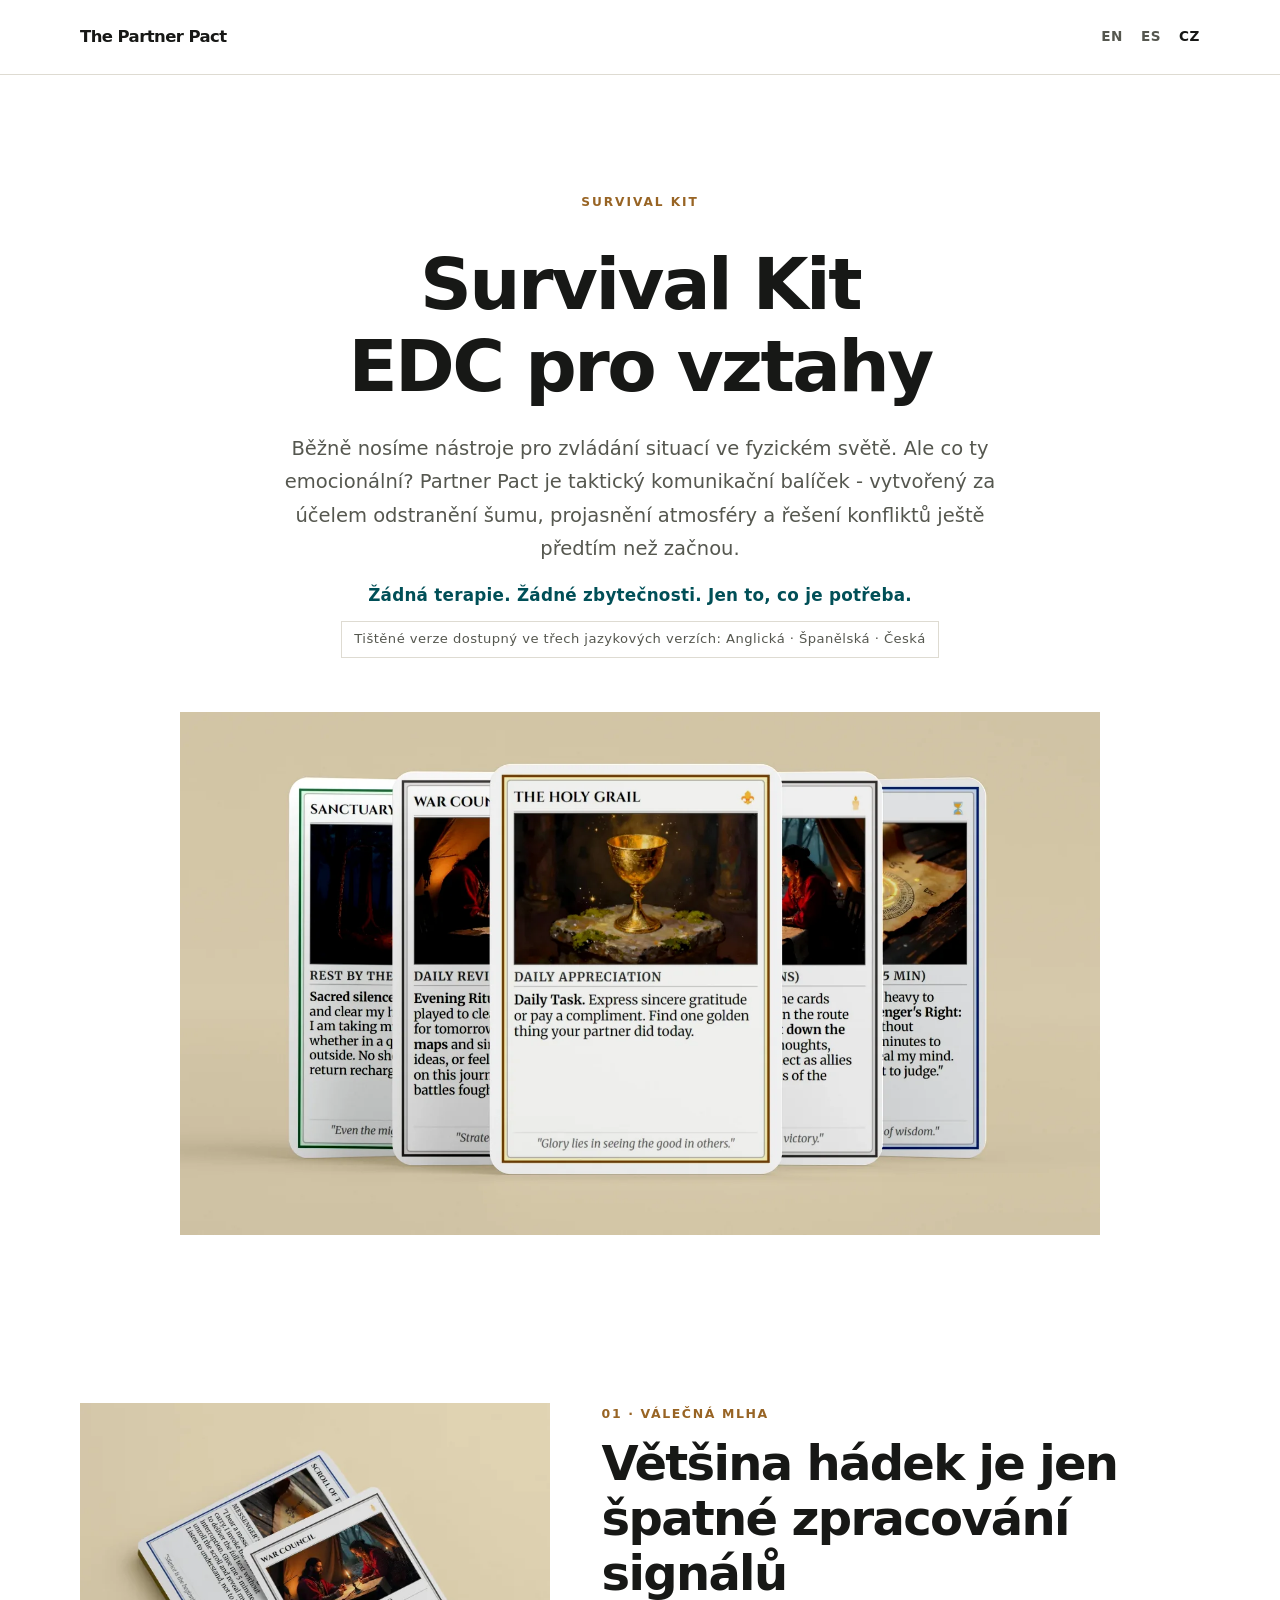
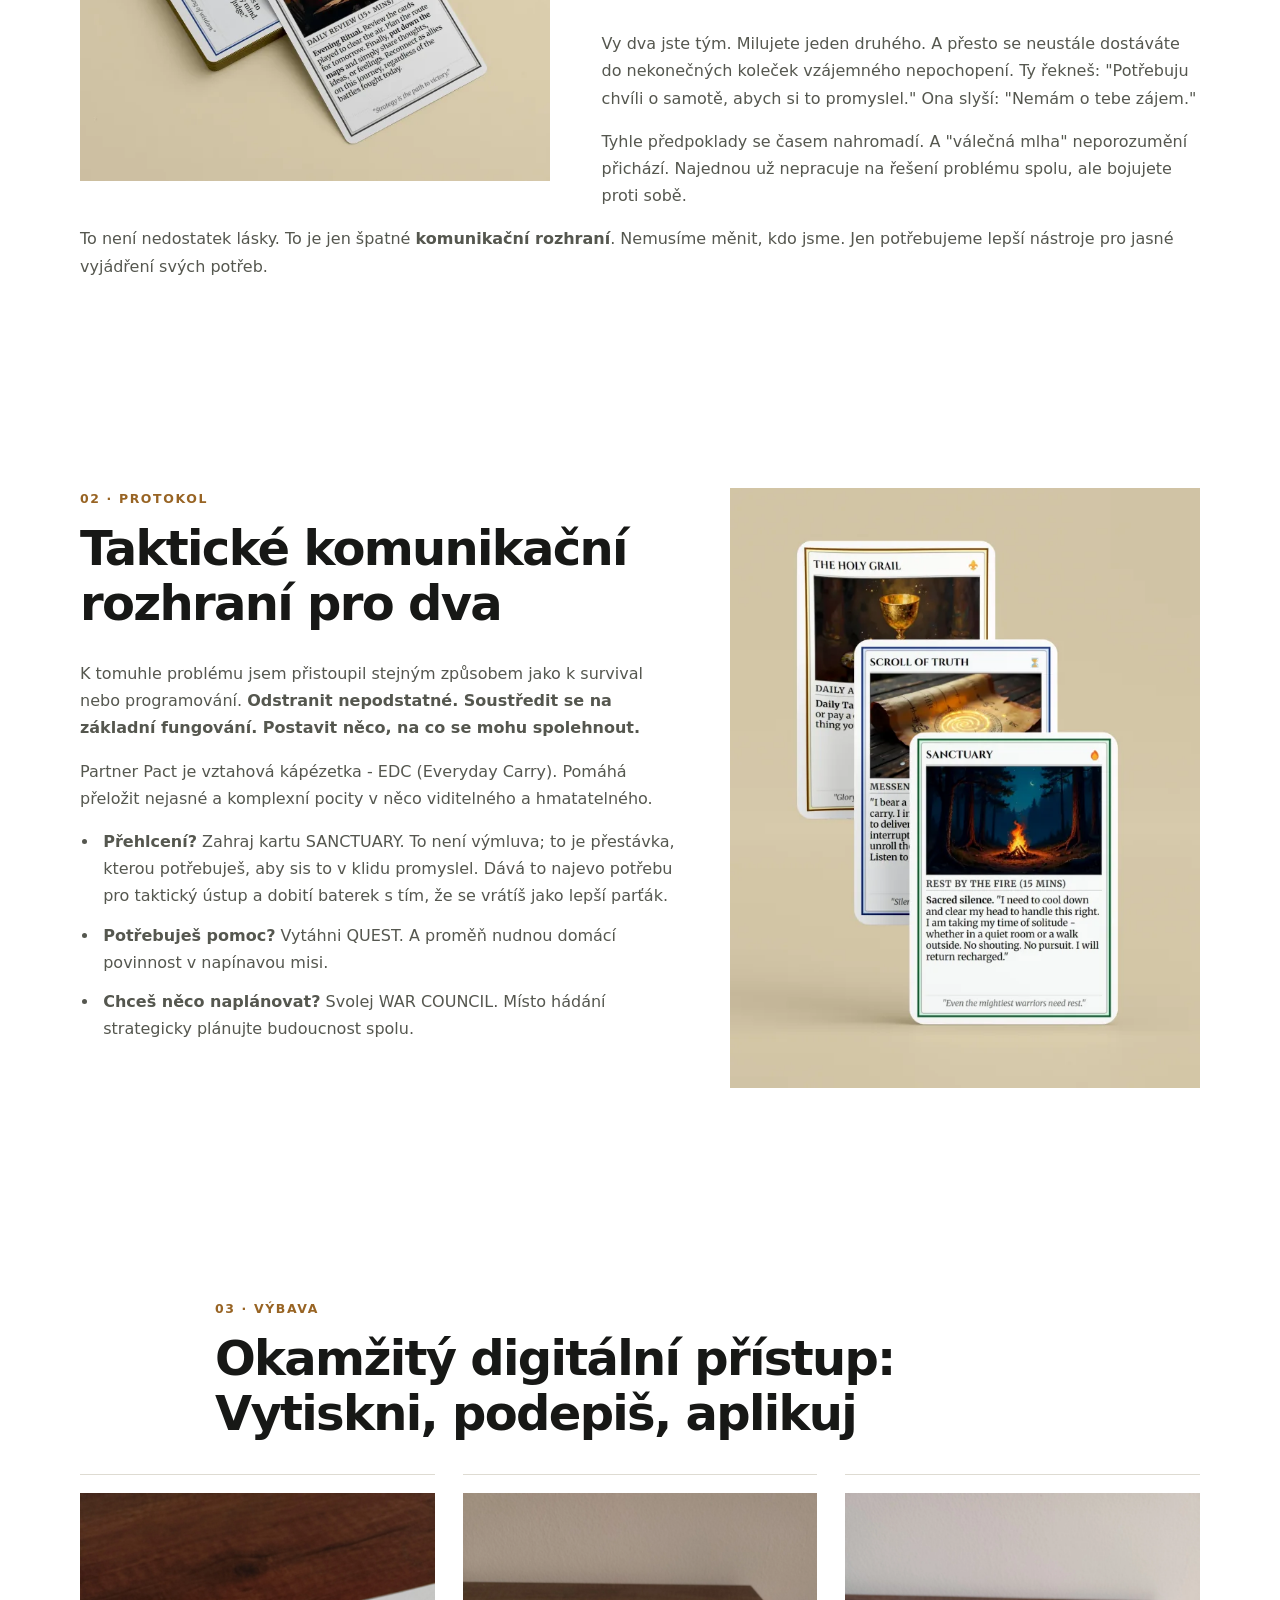
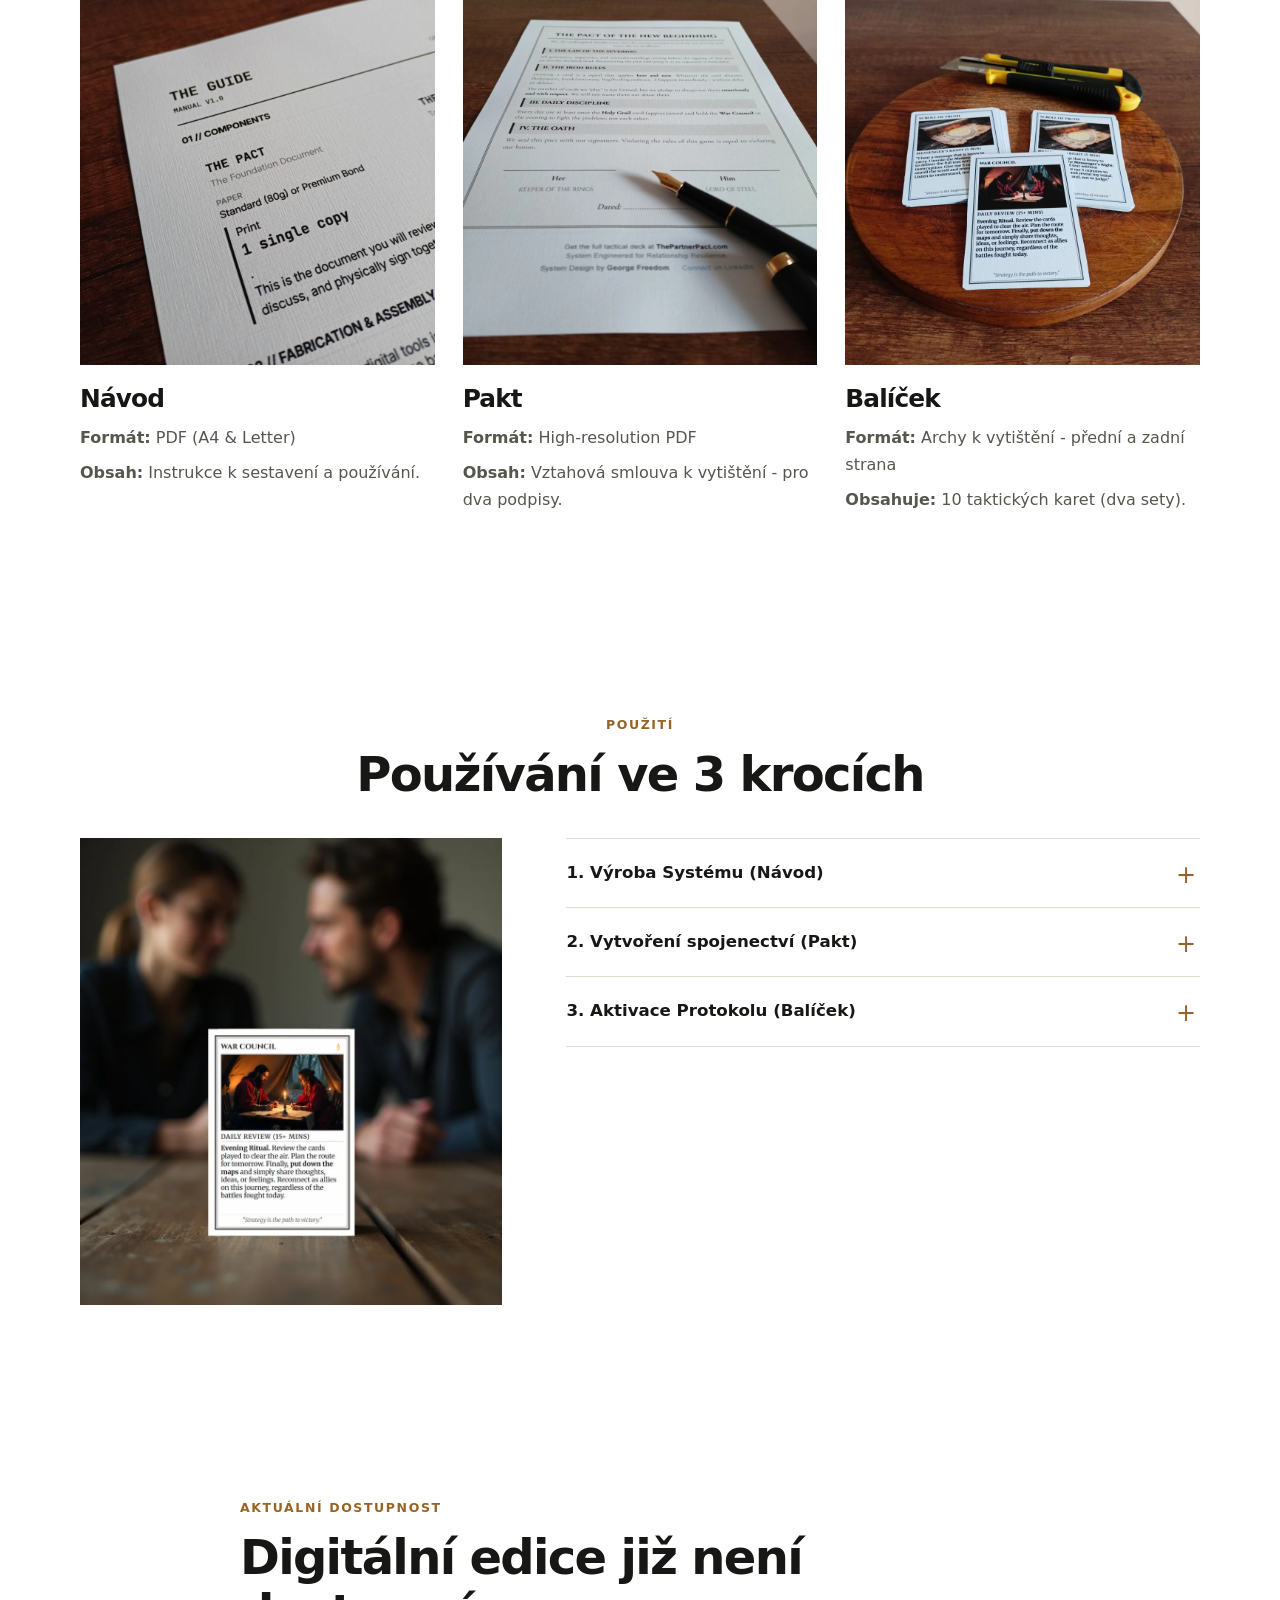
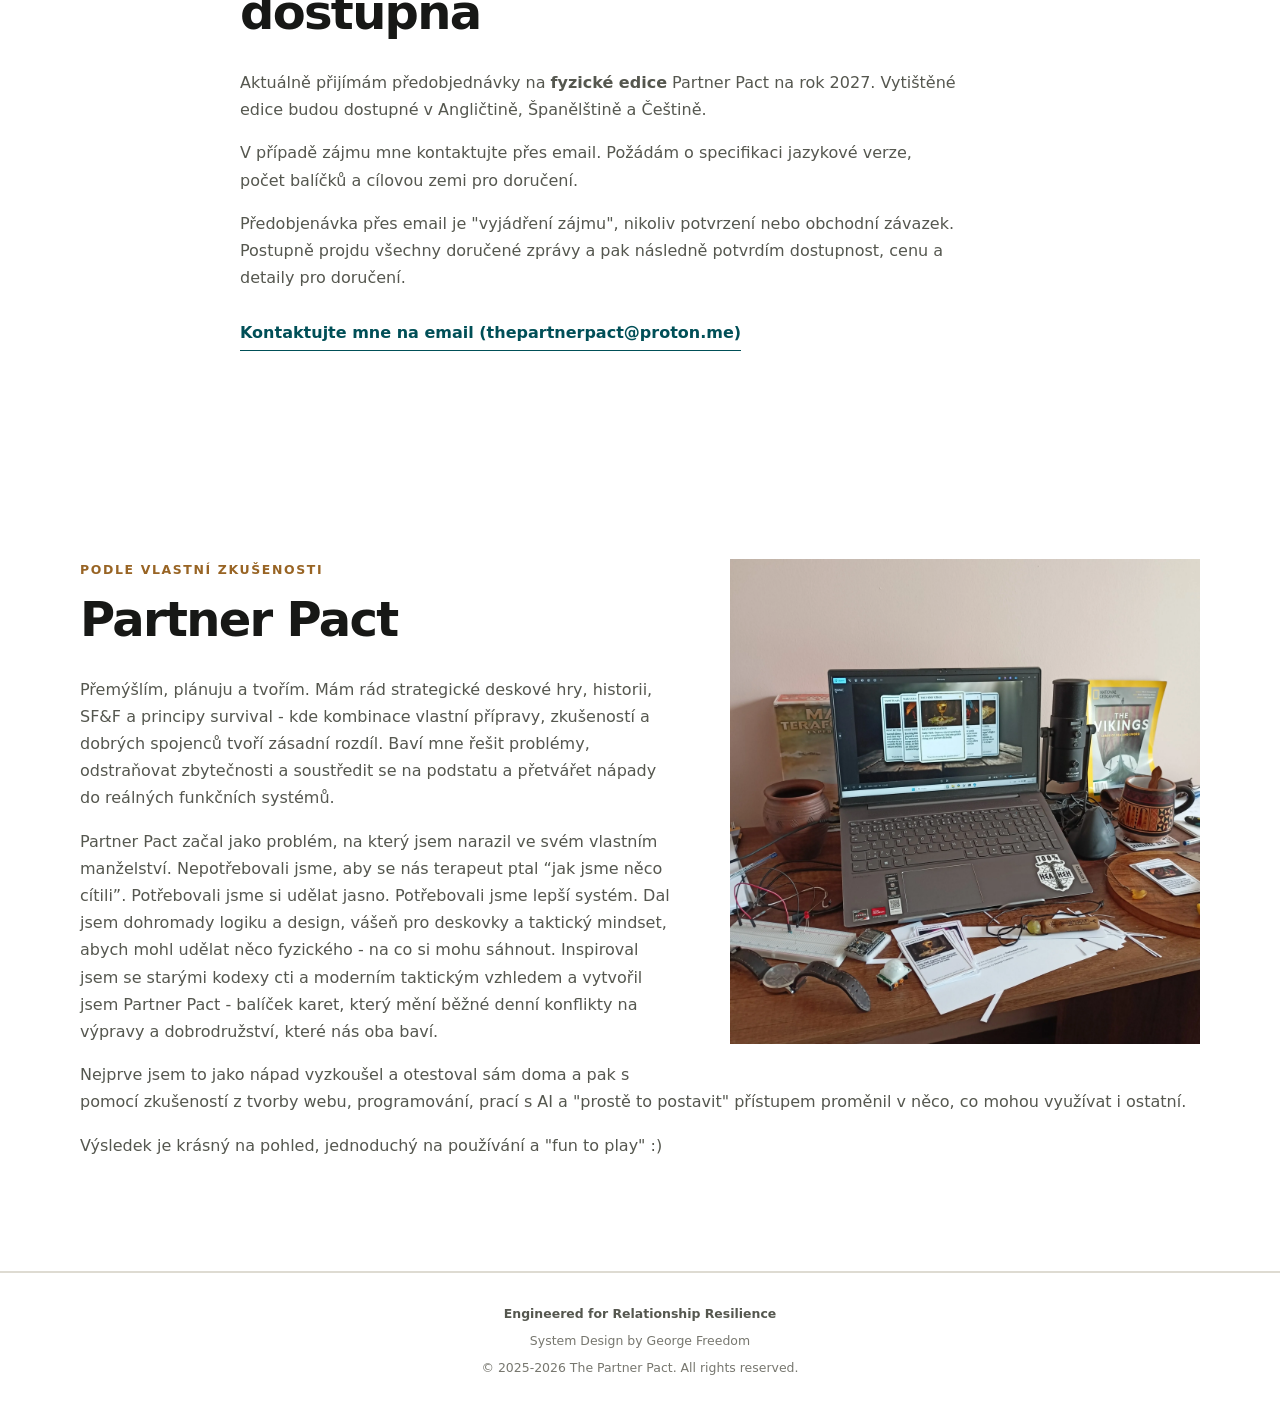
==== cz/index.html @ 32f77688 "Add files via upload" ====
<!doctype html>
<html lang="cz">

<head>
  <meta charset="utf-8">
  <meta name="viewport" content="width=device-width, initial-scale=1">
  <meta name="description" content="Balíček pro taktickou komunikaci pro páry - pro lepší porozumění a řešení konfliktů 
  předtím než nastanou.">
  <meta name="theme-color" content="#fbfaf7">

  <title>Partner Pact - Taktická komunikace pro páry</title>
  <link rel="icon" href="../assets/img/favicon.png" type="image/png">
  <link rel="stylesheet" href="../assets/css/style.css">
</head>

<body>
  <!-- Header: brand on the left, language navigation on the right. -->
  <header class="site-header">
    <div class="container header-inner">
      <a class="brand" href="/">The Partner Pact</a>
      <nav class="nav" aria-label="Language navigation">
        <a href="../" lang="en">EN</a>
        <a href="../es/" lang="es">ES</a>
        <a href="../cz/" aria-current="page" lang="cs">CZ</a>
      </nav>
    </div>
  </header>

  <main>
    <!-- HERO -->
    <section class="hero">
      <div class="container">
        <span class="eyebrow">Survival Kit</span>
        <h1>Survival Kit<br>EDC pro vztahy</h1>
        <p class="lead">Běžně nosíme nástroje pro zvládání situací ve fyzickém světě. Ale co ty emocionální? 
        Partner Pact je taktický komunikační balíček - vytvořený za účelem odstranění šumu, projasnění atmosféry 
        a řešení konfliktů ještě předtím než začnou.</p>
        <p class="support support-tagline">Žádná terapie. Žádné zbytečnosti. Jen to, co je potřeba.</p>
        <p class="support support-languages">Tištěné verze dostupný ve třech jazykových verzích: Anglická · Španělská · Česká</p>
        <div class="hero-gallery">
          <img src="../assets/img/hero-deck.webp" alt="Partner Pact balíček karet pro komunikaci" fetchpriority="high">
        </div>
      </div>
    </section>

    <!-- 1. Fog of War -->
    <section class="section">
      <div class="container text-wrap text-wrap-left">
        <!-- Image left, text right. -->
        <div class="visual">
          <img src="../assets/img/war-council.webp" alt="Dvě karty z balíčku Partner Pact" loading="lazy">
        </div>
        <div class="wrap-copy">
          <p class="kicker">01 · Válečná mlha</p>
          <h2>Většina hádek je jen špatné zpracování signálů</h2>
          <p> Vy dva jste tým. Milujete jeden druhého. A přesto se neustále dostáváte do nekonečných koleček vzájemného 
            nepochopení. Ty řekneš: "Potřebuju chvíli o samotě, abych si to promyslel." Ona slyší: "Nemám o tebe zájem."</p>
          <p>Tyhle předpoklady se časem nahromadí. A "válečná mlha" neporozumění přichází. 
            Najednou už nepracuje na řešení problému spolu, ale bojujete proti sobě.</p>
          <p>To není nedostatek lásky. To je jen špatné <strong>komunikační rozhraní</strong>. Nemusíme měnit, kdo jsme. 
            Jen potřebujeme lepší nástroje pro jasné vyjádření svých potřeb.</p>
        </div>
      </div>
    </section>

    <!-- 2. PROTOCOL -->
    <section class="section alt">
      <div class="container text-wrap text-wrap-right">
        <!-- Image right, text left. -->
        <div class="visual">
          <img src="../assets/img/fog-cards.webp" alt="Partner Pact taktické karty - Sanctuary" loading="lazy">
        </div>
        <div class="wrap-copy">
          <p class="kicker">02 · Protokol</p>
          <h2>Taktické komunikační rozhraní pro dva</h2>
          <p>K tomuhle problému jsem přistoupil stejným způsobem jako k survival nebo programování.
            <strong>Odstranit nepodstatné. Soustředit se na základní fungování. Postavit něco, na co se mohu spolehnout.</strong></p>
          <p>Partner Pact je vztahová kápézetka - EDC (Everyday Carry). 
            Pomáhá přeložit nejasné a komplexní pocity v něco viditelného a hmatatelného.</p>
          <ul class="bullets">
            <li><strong>Přehlcení?</strong> Zahraj kartu SANCTUARY. To není výmluva; 
                to je přestávka, kterou potřebuješ, aby sis to v klidu promyslel. 
                Dává to najevo potřebu pro taktický ústup a dobití baterek s tím, že se vrátíš jako lepší parťák.</li>
            <li><strong>Potřebuješ pomoc?</strong> Vytáhni QUEST. A proměň nudnou domácí povinnost v napínavou misi.</li>
            <li><strong>Chceš něco naplánovat?</strong> Svolej WAR COUNCIL. Místo hádání strategicky plánujte budoucnost spolu.</li>
          </ul>
        </div>
      </div>
    </section>

    <!-- 3. LOADOUT: show the three components -->
    <section class="section">
      <div class="container">
        <div class="loadout-heading">
          <p class="kicker">03 · Výbava</p>
          <h2>Okamžitý digitální přístup: Vytiskni, podepiš, aplikuj</h2>
        </div>

        <div class="product-grid">
          <article class="product-item">
            <img src="../assets/img/guide.webp" alt="Návod k vytištění a používání" loading="lazy">
            <h3>Návod</h3>
            <p><strong>Formát:</strong> PDF (A4 &amp; Letter)</p>
            <p><strong>Obsah:</strong> Instrukce k sestavení a používání.</p>
          </article>

          <article class="product-item">
            <img src="../assets/img/pact.webp" alt="Pakt - smlouva pro dva" loading="lazy">
            <h3>Pakt</h3>
            <p><strong>Formát:</strong> High-resolution PDF</p>
            <p><strong>Obsah:</strong> Vztahová smlouva k vytištění - pro dva podpisy.</p>
          </article>

          <article class="product-item">
            <img src="../assets/img/deck.webp" alt="Balíček taktických karet" loading="lazy">
            <h3>Balíček</h3>
            <p><strong>Formát:</strong> Archy k vytištění - přední a zadní strana</p>
            <p><strong>Obsahuje:</strong> 10 taktických karet (dva sety).</p>
          </article>
        </div>
      </div>
    </section>

    <!-- 4. DEPLOYMENT -->
    <section class="section alt">
      <div class="container">
        <div class="section-head center">
          <p class="kicker">Použití</p>
          <h2>Používání ve 3 krocích</h2>
        </div>

        <!-- Image left, instructions on the right. -->
        <div class="deployment-layout">
          <div class="visual">
            <img src="../assets/img/sealed.webp" alt="Večerní karta War Council" loading="lazy">
          </div>
          <div class="steps">
            <details>
              <summary>1. Výroba Systému (Návod)</summary>
              <div class="details-content">
                <p>Nejdříve stáhneme <strong>Návod</strong>. Obsahuje instrukce k použití. 
                Podle nich vytiskneme a vyřízneme obě sady karet <strong>balíčku</strong> - jednu pro nás, druhou pro partnera.</p>
              </div>
            </details>
            <details>
              <summary>2. Vytvoření spojenectví (Pakt)</summary>
              <div class="details-content">
                <p>Sedneme si spolu a přečtěteme si <strong>Pakt</strong>. Vlastnoruční podpis nás tím promění z dvou 
                    "protivníků" na "spojence". Tento rituál symbilicky potvrdí, že od nynějška čelíme výzvám spolu 
                    a nebudeme stát proti sobě.</p>
              </div>
            </details>
            <details>
              <summary>3. Aktivace Protokolu (Balíček)</summary>
              <div class="details-content">
                <p>Začneme. Není třeba dlouze přemýšlet nad pocity nebo nad tím, co říct 
                    - jednoduše vytáhneme a "zahrajeme" kartu z balíčku podle potřeby. 
                    Ať už je to potřeba klidu, obejmutí nebo pomoc - karta jasně říká, co přesně potřebujeme. Žádné drama.</p>
              </div>
            </details>
          </div>
        </div>
      </div>
    </section>

    <!-- PHYSICAL EDITIONS -->
    <section class="section alt">
      <div class="container availability">
        <p class="kicker">Aktuální dostupnost</p>
        <h2>Digitální edice již není dostupná</h2>
        <p>Aktuálně přijímám předobjednávky na <strong>fyzické edice</strong> Partner Pact na rok 2027. Vytištěné edice 
          budou dostupné v Angličtině, Španělštině a Češtině.</p>
        <p>V případě zájmu mne kontaktujte přes email. Požádám o specifikaci jazykové verze, počet balíčků a cílovou zemi 
          pro doručení.</p>
        <p>Předobjenávka přes email je "vyjádření zájmu", nikoliv potvrzení nebo obchodní závazek. Postupně projdu všechny 
          doručené zprávy a pak následně potvrdím dostupnost, cenu a detaily pro doručení.</p>
        <p class="availability-contact">
          <a href="mailto:thepartnerpact@proton.me?subject=The%20Partner%20Pact%20%E2%80%94%20Preliminary%20Inquiry">
            Kontaktujte mne na email (thepartnerpact@proton.me)
          </a>
        </p>
      </div>
    </section>

    <!-- ABOUT -->
    <section class="section">
      <div class="container text-wrap text-wrap-right">
        <!-- Image right, text left. -->
        <div class="visual">
          <img src="../assets/img/about.webp" alt="Výroba Partner Pact - moje pracoviště" loading="lazy">
        </div>
        <div class="wrap-copy">
          <p class="kicker">Podle vlastní zkušenosti</p>
          <h2>Partner Pact</h2>
          <p>Přemýšlím, plánuju a tvořím. Mám rád strategické deskové hry, historii, SF&F a principy survival 
            - kde kombinace vlastní přípravy, zkušeností a dobrých spojenců tvoří zásadní rozdíl.
            Baví mne řešit problémy, odstraňovat zbytečnosti a soustředit se na podstatu a přetvářet nápady 
            do reálných funkčních systémů.</p>
          <p>Partner Pact začal jako problém, na který jsem narazil ve svém vlastním manželství. 
            Nepotřebovali jsme, aby se nás terapeut ptal “jak jsme něco cítili”. Potřebovali jsme si udělat jasno. 
            Potřebovali jsme lepší systém. Dal jsem dohromady logiku a design, vášeň pro deskovky a taktický mindset, 
            abych mohl udělat něco fyzického - na co si mohu sáhnout.
            Inspiroval jsem se starými kodexy cti a moderním taktickým vzhledem a vytvořil jsem Partner Pact - 
            balíček karet, který mění běžné denní konflikty na výpravy a dobrodružství, které nás oba baví.</p>           
          <p>Nejprve jsem to jako nápad vyzkoušel a otestoval sám doma a pak s pomocí zkušeností z tvorby webu, programování, 
            prací s AI a "prostě to postavit" přístupem proměnil v něco, co mohou využívat i ostatní.</p> 
          <p>Výsledek je krásný na pohled, jednoduchý na používání a "fun to play" :)</p>
        </div>
      </div>
    </section>

    
  </main>

  <!-- FOOTER -->
  <footer class="site-footer">
    <div class="container">
      <p class="footer-note">Engineered for Relationship Resilience</p>
      <p class="footer-note">System Design by George Freedom</p>
      <p class="footer-note">© 2025-2026 The Partner Pact. All rights reserved.</p>
    </div>
  </footer>

</body>
</html>
---- assets/css/style.css ----
/* THE PARTNER PACT — core site styles
   Plain CSS, deliberately small and dependency-free.
   Keep shared design values here so visual changes stay easy to manage. */

/* 1. Shared design values */
:root {
  color-scheme: light;
  --ink: #171816;
  --muted: #55574f;
  --paper: #fff;
  --sand: #d4c6a5;
  --brown: #986424;
  --teal: #006d77;
  --teal-dark: #004f57;
  --line: #dedbd2;
  --max: 1120px;
}

* {
  box-sizing: border-box;
}

html {
  scroll-behavior: smooth;
}

/* 2. Global layout, typography, images, and links */
body {
  margin: 0;
  color: var(--ink);
  background: var(--paper);
  font-family: "Lexend", system-ui, -apple-system, BlinkMacSystemFont, "Segoe UI", sans-serif;
  font-size: 16px;
  line-height: 1.7;
}

img {
  display: block;
  max-width: 100%;
  height: auto;
}

a {
  color: var(--teal);
  text-underline-offset: .18em;
}

a:hover {
  color: var(--teal-dark);
}

h1,
h2,
h3,
p {
  margin-top: 0;
}

h1,
h2,
h3 {
  line-height: 1.15;
  letter-spacing: -.035em;
}

h1 {
  max-width: 900px;
  margin: .25em auto;
  font-size: clamp(2.5rem, 6vw, 4.5rem);
}

h2 {
  margin-bottom: .6em;
  font-size: clamp(2rem, 4vw, 3rem);
}

h3 {
  margin-bottom: .45em;
  font-size: clamp(1.2rem, 2.4vw, 1.55rem);
}

p {
  color: var(--muted);
}

.container {
  width: min(var(--max), calc(100% - 40px));
  margin-inline: auto;
}

/* 3. Header and three-language navigation */
.site-header {
  border-bottom: 1px solid var(--line);
  background: var(--paper);
}

.header-inner {
  display: flex;
  min-height: 74px;
  align-items: center;
  justify-content: space-between;
  gap: 24px;
}

.brand {
  color: var(--ink);
  font-size: 1.03rem;
  font-weight: 700;
  letter-spacing: -.035em;
  text-decoration: none;
  white-space: nowrap;
}

.nav {
  display: flex;
  flex-wrap: wrap;
  align-items: center;
  justify-content: flex-end;
  gap: 18px;
}

.nav a {
  color: var(--muted);
  font-size: .85rem;
  font-weight: 700;
  letter-spacing: .04em;
  text-decoration: none;
}

.nav a:hover,
.nav a[aria-current="page"] {
  color: var(--ink);
}

/* 4. Hero: centered introduction and large product image */
.hero {
  padding: clamp(64px, 10vw, 112px) 0 72px;
  text-align: center;
}

.eyebrow {
  display: inline-block;
  margin-bottom: 12px;
  color: var(--brown);
  font-size: .76rem;
  font-weight: 700;
  letter-spacing: .16em;
  text-transform: uppercase;
}

.hero .lead {
  max-width: 760px;
  margin: 24px auto 0;
  font-size: clamp(1.03rem, 2vw, 1.22rem);
}

.hero .support {
margin: 16px 0 0;
}

.hero .support-tagline {
color: var(--teal-dark);
font-size: 1.05rem;
font-weight: 700;
letter-spacing: .015em;
}

.hero .support-languages {
display: inline-block;
margin-top: 12px;
padding: 6px 12px;
border: 1px solid var(--line);
color: var(--muted);
font-size: .82rem;
font-weight: 500;
letter-spacing: .035em;
}

.hero-gallery {
  max-width: 920px;
  margin: 54px auto 0;
}

.hero-gallery img {
  width: 100%;
}

/* 5. Sections and image/text layouts
   On wider screens, the image floats beside the text.
   On small screens, the image moves above the text. */
.section {
  padding: clamp(60px, 8vw, 96px) 0;
}

.section.alt {
  background: var(--paper);
}

.text-wrap::after {
  display: table;
  clear: both;
  content: "";
}

.text-wrap .visual {
  width: 42%;
  max-width: 480px;
  margin-bottom: 18px;
}

.text-wrap .visual img {
  width: 100%;
}

.text-wrap-left .visual {
  float: left;
  margin-right: clamp(24px, 4vw, 54px);
}

.text-wrap-right .visual {
  float: right;
  margin-left: clamp(24px, 4vw, 54px);
}

.kicker {
  margin-bottom: 12px;
  color: var(--brown);
  font-size: .78rem;
  font-weight: 700;
  letter-spacing: .13em;
  text-transform: uppercase;
}

.bullets {
  padding-left: 1.2rem;
  color: var(--muted);
}

.bullets li {
  margin: .75em 0;
  padding-left: .25em;
}

/* 6. Loadout: three non-clickable product components */
.loadout-heading {
  max-width: 850px;
  margin: 0 auto 32px;
}

.loadout-heading h2 {
  max-width: 720px;
}

.product-grid {
  display: grid;
  grid-template-columns: repeat(3, minmax(0, 1fr));
  align-items: start;
  gap: 28px;
}

.product-item {
  min-width: 0;
  padding-top: 18px;
  border-top: 1px solid var(--line);
}

.product-item img {
  width: 100%;
  aspect-ratio: 3 / 4;
  object-fit: contain;
  object-position: center;
  margin-bottom: 20px;
  background: transparent;
}

.product-item h3 {
  margin-bottom: 10px;
}

.product-item p {
  margin-bottom: 8px;
}

/* 7. Deployment: image beside expandable instructions */
.section-head {
  max-width: 760px;
  margin: 0 auto 36px;
}

.section-head.center {
  text-align: center;
}

.deployment-layout {
  display: grid;
  grid-template-columns: minmax(0, .8fr) minmax(0, 1.2fr);
  align-items: start;
  gap: clamp(28px, 5vw, 64px);
}

.deployment-layout .visual img {
  width: 100%;
}

.steps {
  width: 100%;
  border-top: 1px solid var(--line);
}

details {
  border-bottom: 1px solid var(--line);
}

summary {
  position: relative;
  padding: 20px 36px 20px 0;
  cursor: pointer;
  font-size: 1.04rem;
  font-weight: 650;
  list-style: none;
}

summary::-webkit-details-marker {
  display: none;
}

/* Plus/minus indicator for each expandable step. */
summary::after {
  position: absolute;
  top: 16px;
  right: 4px;
  color: var(--brown);
  font-size: 1.5rem;
  font-weight: 400;
  content: "+";
}

details[open] summary::after {
  content: "−";
}

.details-content {
  max-width: 760px;
  padding: 0 32px 20px 0;
}

.details-content p:last-child {
  margin-bottom: 0;
}

/* 8. Physical editions: a simple, centered availability notice. */
.availability {
max-width: 800px;
}

.availability h2 {
max-width: 720px;
}

.availability p {
max-width: 720px;
}

.availability-contact {
margin-top: 28px;
}

.availability-contact a {
display: inline-block;
padding-bottom: 3px;
border-bottom: 1px solid currentColor;
color: var(--teal);
font-weight: 600;
text-decoration: none;
}

.availability-contact a {
color: var(--teal-dark);
}

/* 9. Quiet divider and centered footer */
main {
  border-bottom: 1px solid var(--line);
}

.site-footer {
  padding: 30px 0 26px;
  border-top: 1px solid var(--line);
  text-align: center;
}

.site-footer .container {
  display: flex;
  flex-direction: column;
  align-items: center;
  gap: 6px;
}

.footer-note {
  margin: 0;
  color: #77776f;
  font-size: .78rem;
}

.footer-note:first-child {
  color: var(--muted);
  font-weight: 600;
}

/* 10. Mobile layout: stack content and product components */
@media (max-width: 720px) {
  .container {
    width: min(var(--max), calc(100% - 28px));
  }

  .header-inner {
    min-height: 66px;
    align-items: flex-start;
    flex-direction: column;
    justify-content: center;
    gap: 8px;
    padding: 12px 0;
  }

  .nav {
    justify-content: flex-start;
    gap: 16px;
  }

  .hero {
    padding-top: 60px;
  }

  .hero-gallery {
    margin-top: 38px;
  }

  .text-wrap .visual,
  .text-wrap-left .visual,
  .text-wrap-right .visual {
    float: none;
    width: 100%;
    max-width: 560px;
    margin: 0 auto 24px;
  }

  .product-grid {
    grid-template-columns: 1fr;
    gap: 32px;
  }

  /* On phones, each product image sits beside its description. */
  .product-item {
    display: grid;
    grid-template-columns: minmax(110px, 34%) 1fr;
    align-items: start;
    column-gap: 18px;
  }

  .product-item img {
    grid-row: span 3;
    margin-bottom: 0;
  }

  .product-item h3 {
    margin-bottom: 8px;
  }

  .product-item p {
    font-size: .92rem;
  }

  .deployment-layout {
    grid-template-columns: 1fr;
    gap: 24px;
  }

  .deployment-layout .visual {
    max-width: 560px;
  }

  .section {
    padding: 58px 0;
  }

  .download-links {
    align-items: stretch;
    flex-direction: column;
  }
}

/* Respect users who prefer reduced motion. */
@media (prefers-reduced-motion: reduce) {
  html {
    scroll-behavior: auto;
  }

  *,
  *::before,
  *::after {
    transition-duration: .01ms !important;
    animation-duration: .01ms !important;
  }
}
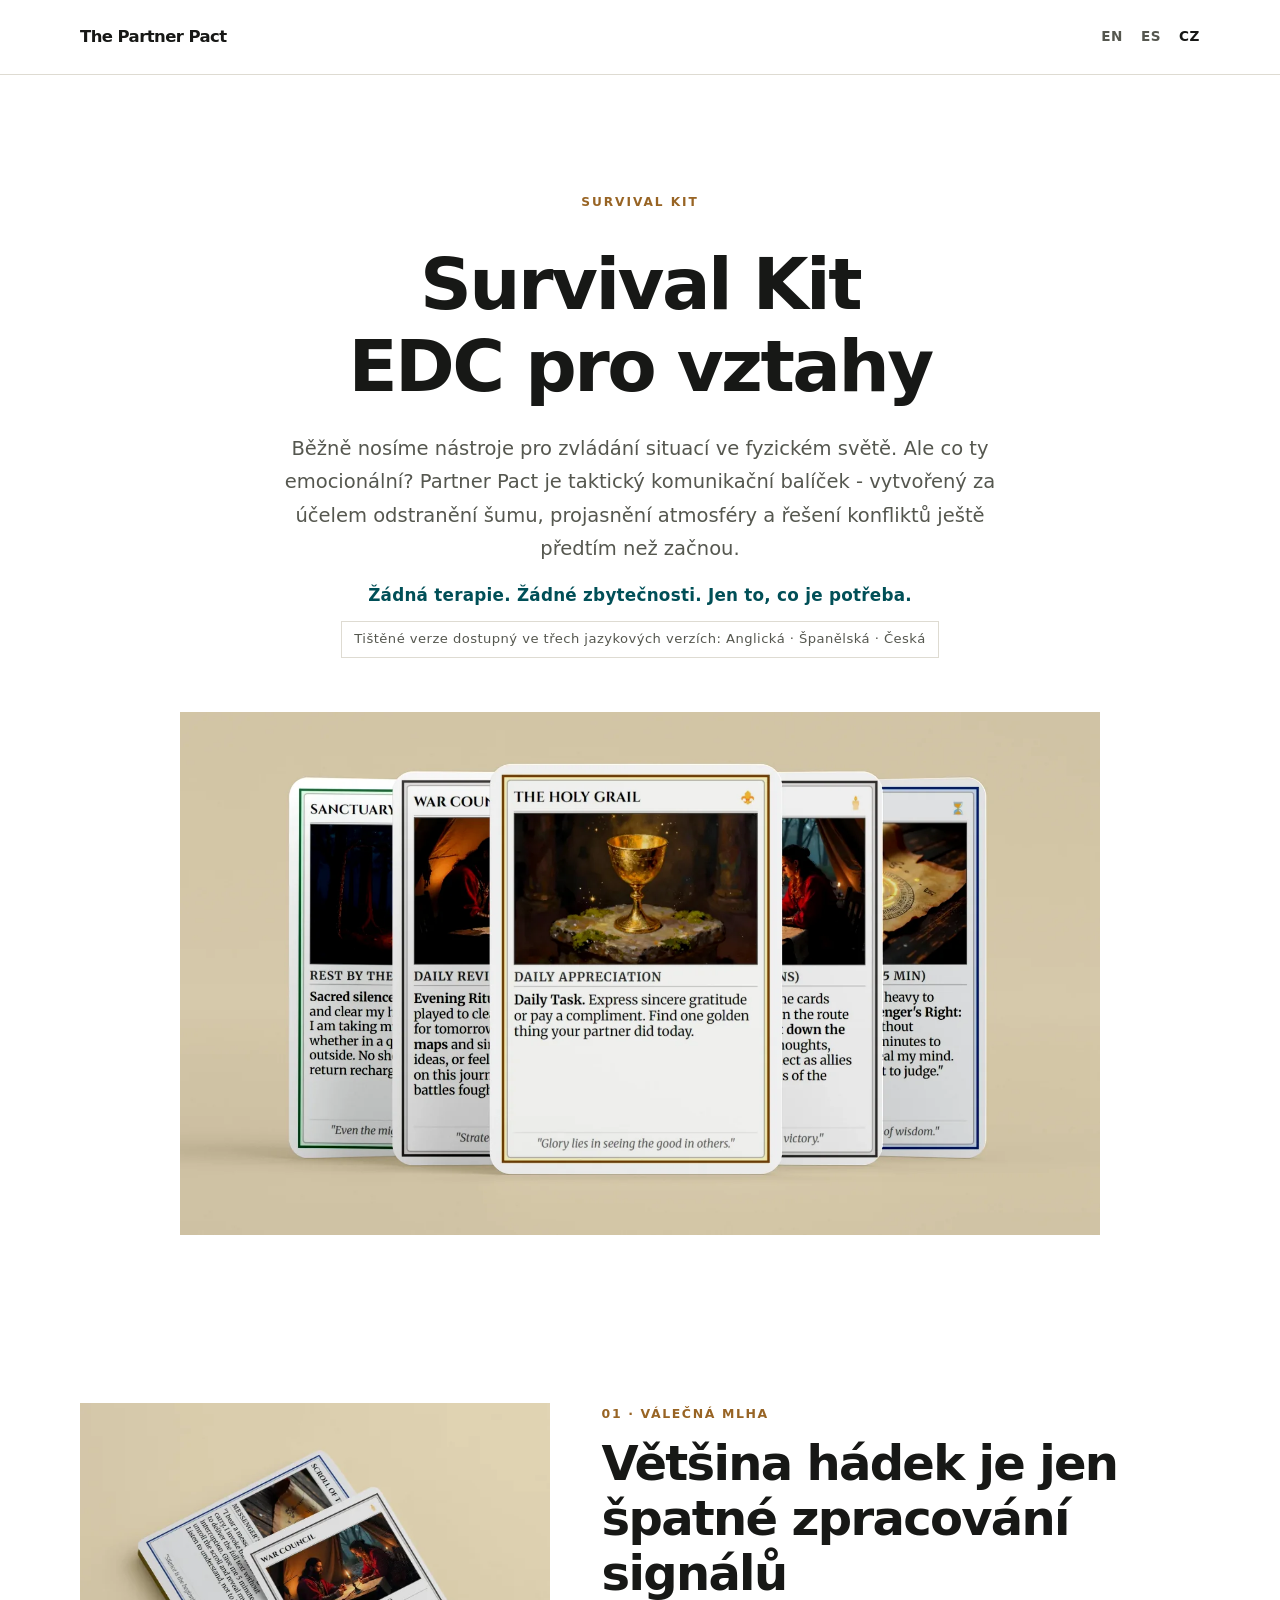
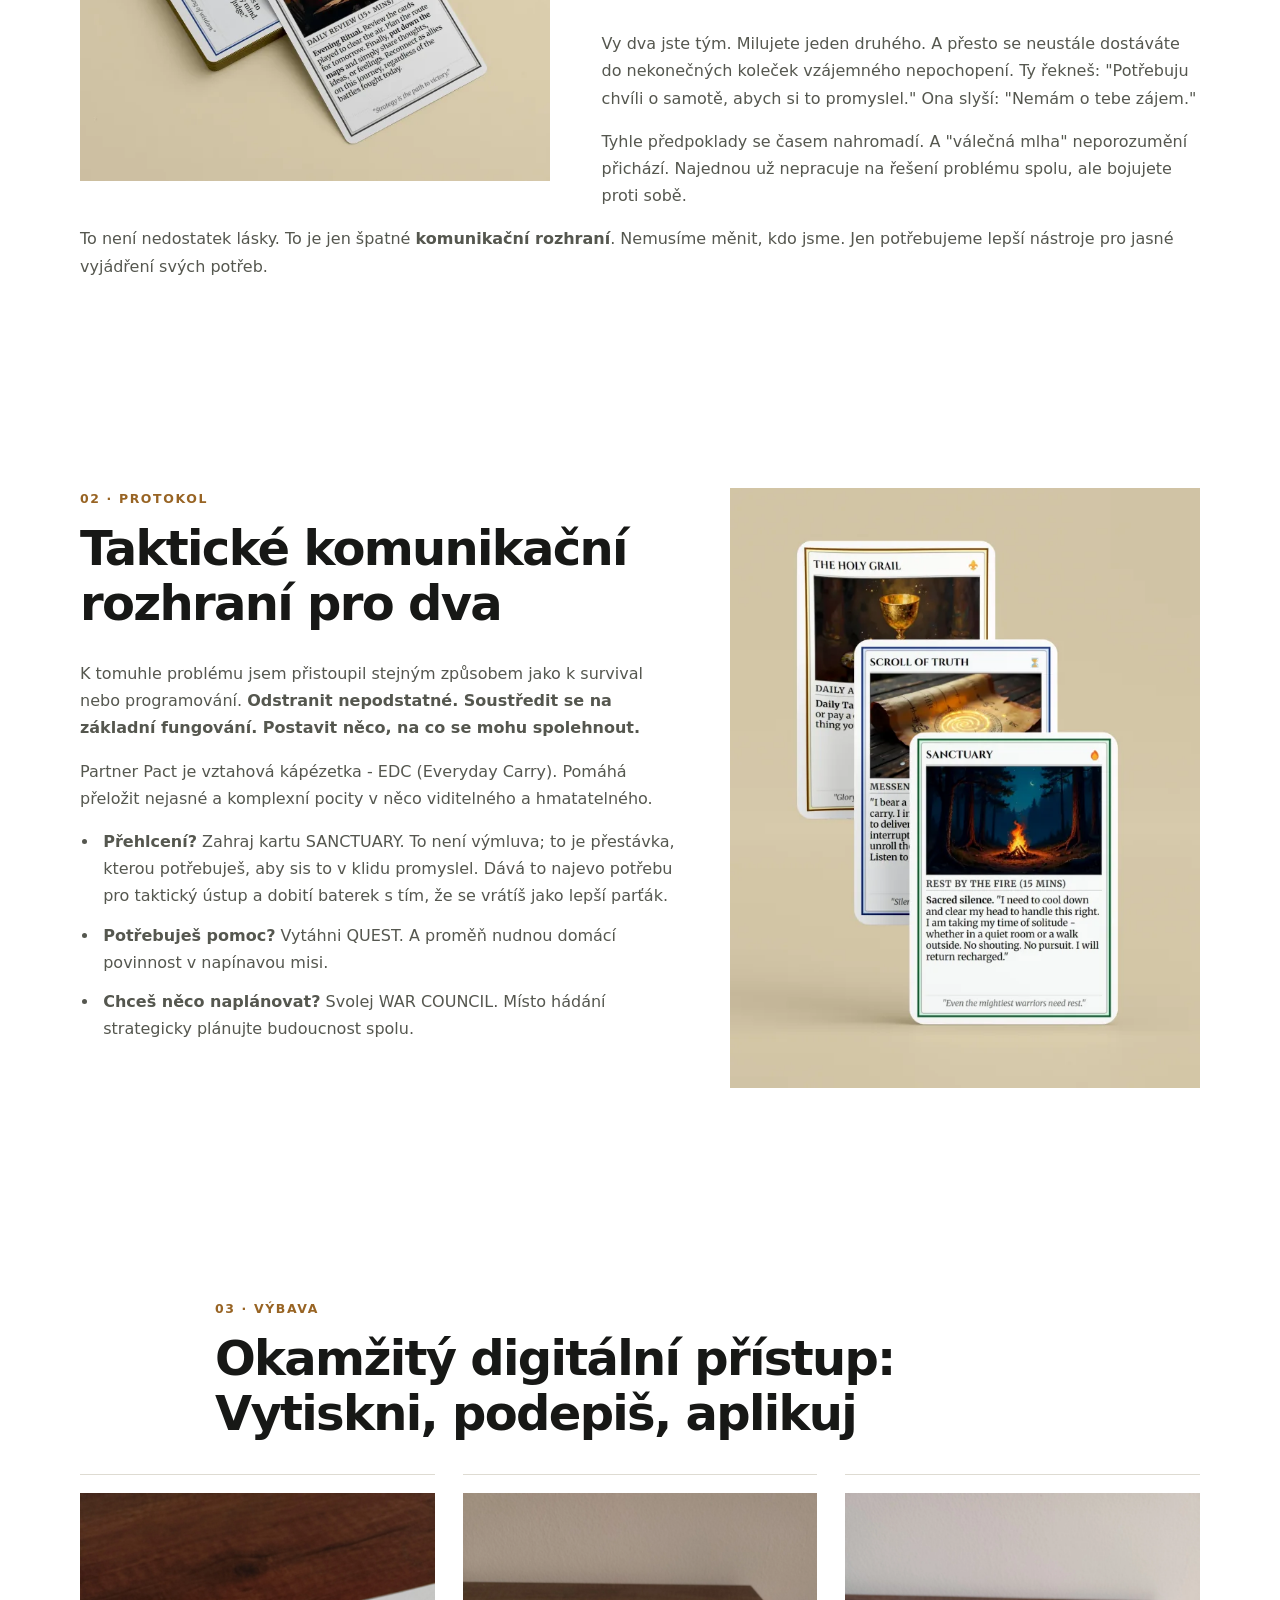
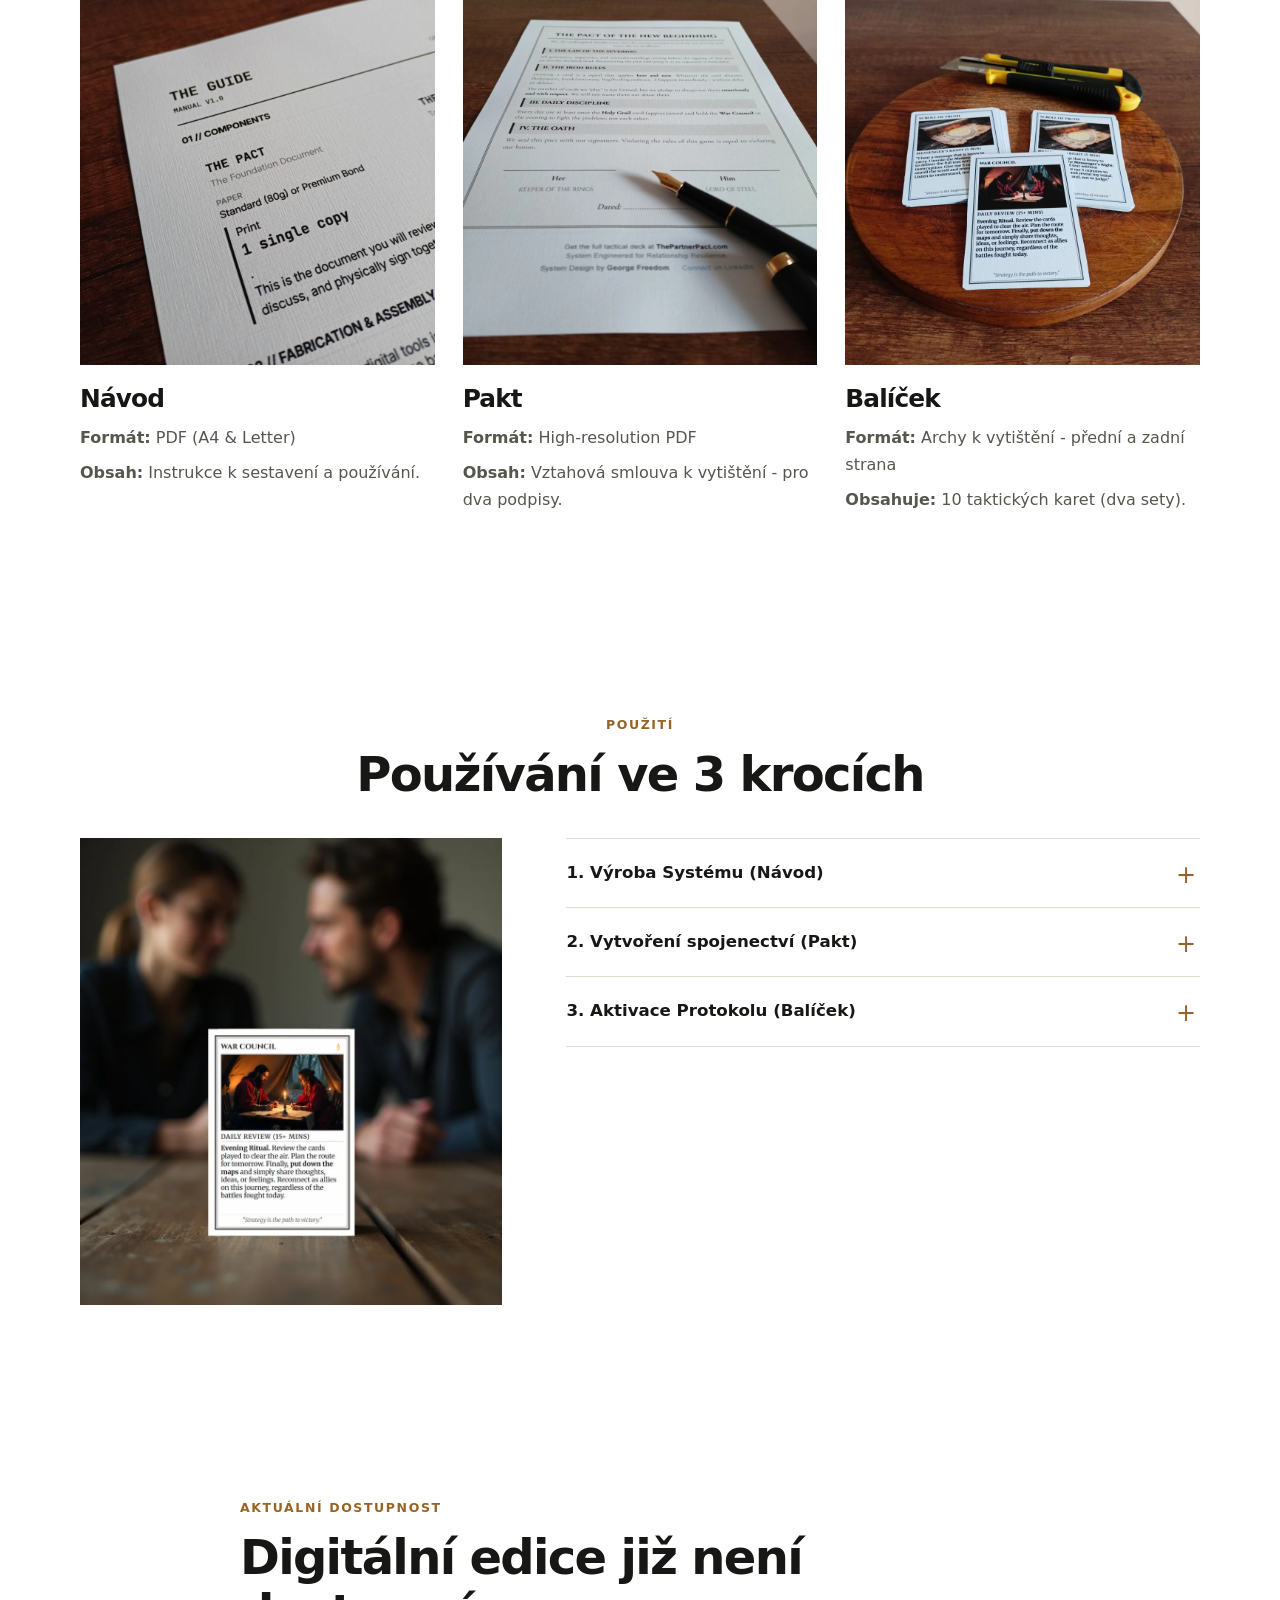
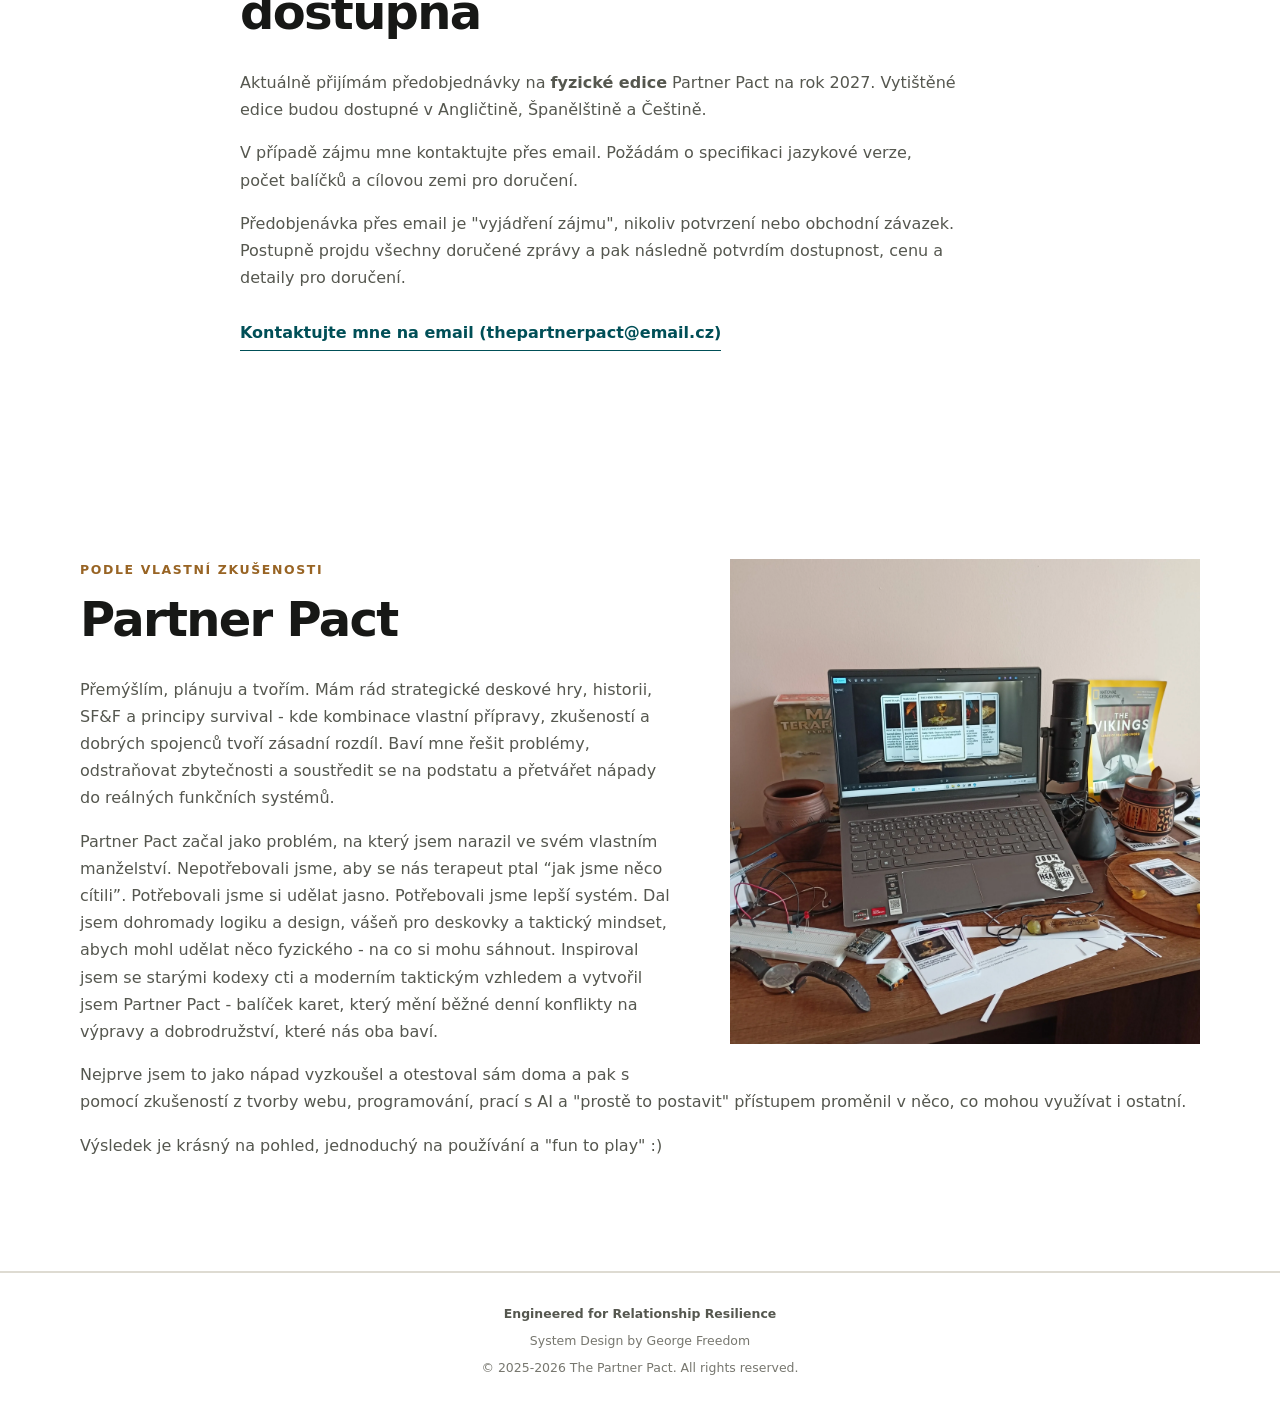
==== commit d1eeb13f: "Add files via upload" ====
--- a/cz/index.html
+++ b/cz/index.html
@@ -175,8 +175,8 @@
         <p>Předobjenávka přes email je "vyjádření zájmu", nikoliv potvrzení nebo obchodní závazek. Postupně projdu všechny 
           doručené zprávy a pak následně potvrdím dostupnost, cenu a detaily pro doručení.</p>
         <p class="availability-contact">
-          <a href="mailto:thepartnerpact@proton.me?subject=The%20Partner%20Pact%20%E2%80%94%20Preliminary%20Inquiry">
-            Kontaktujte mne na email (thepartnerpact@proton.me)
+          <a href="mailto:thepartnerpact@email.cz?subject=The%20Partner%20Pact%20%E2%80%94%20Preliminary%20Inquiry">
+            Kontaktujte mne na email (thepartnerpact@email.cz)
           </a>
         </p>
       </div>
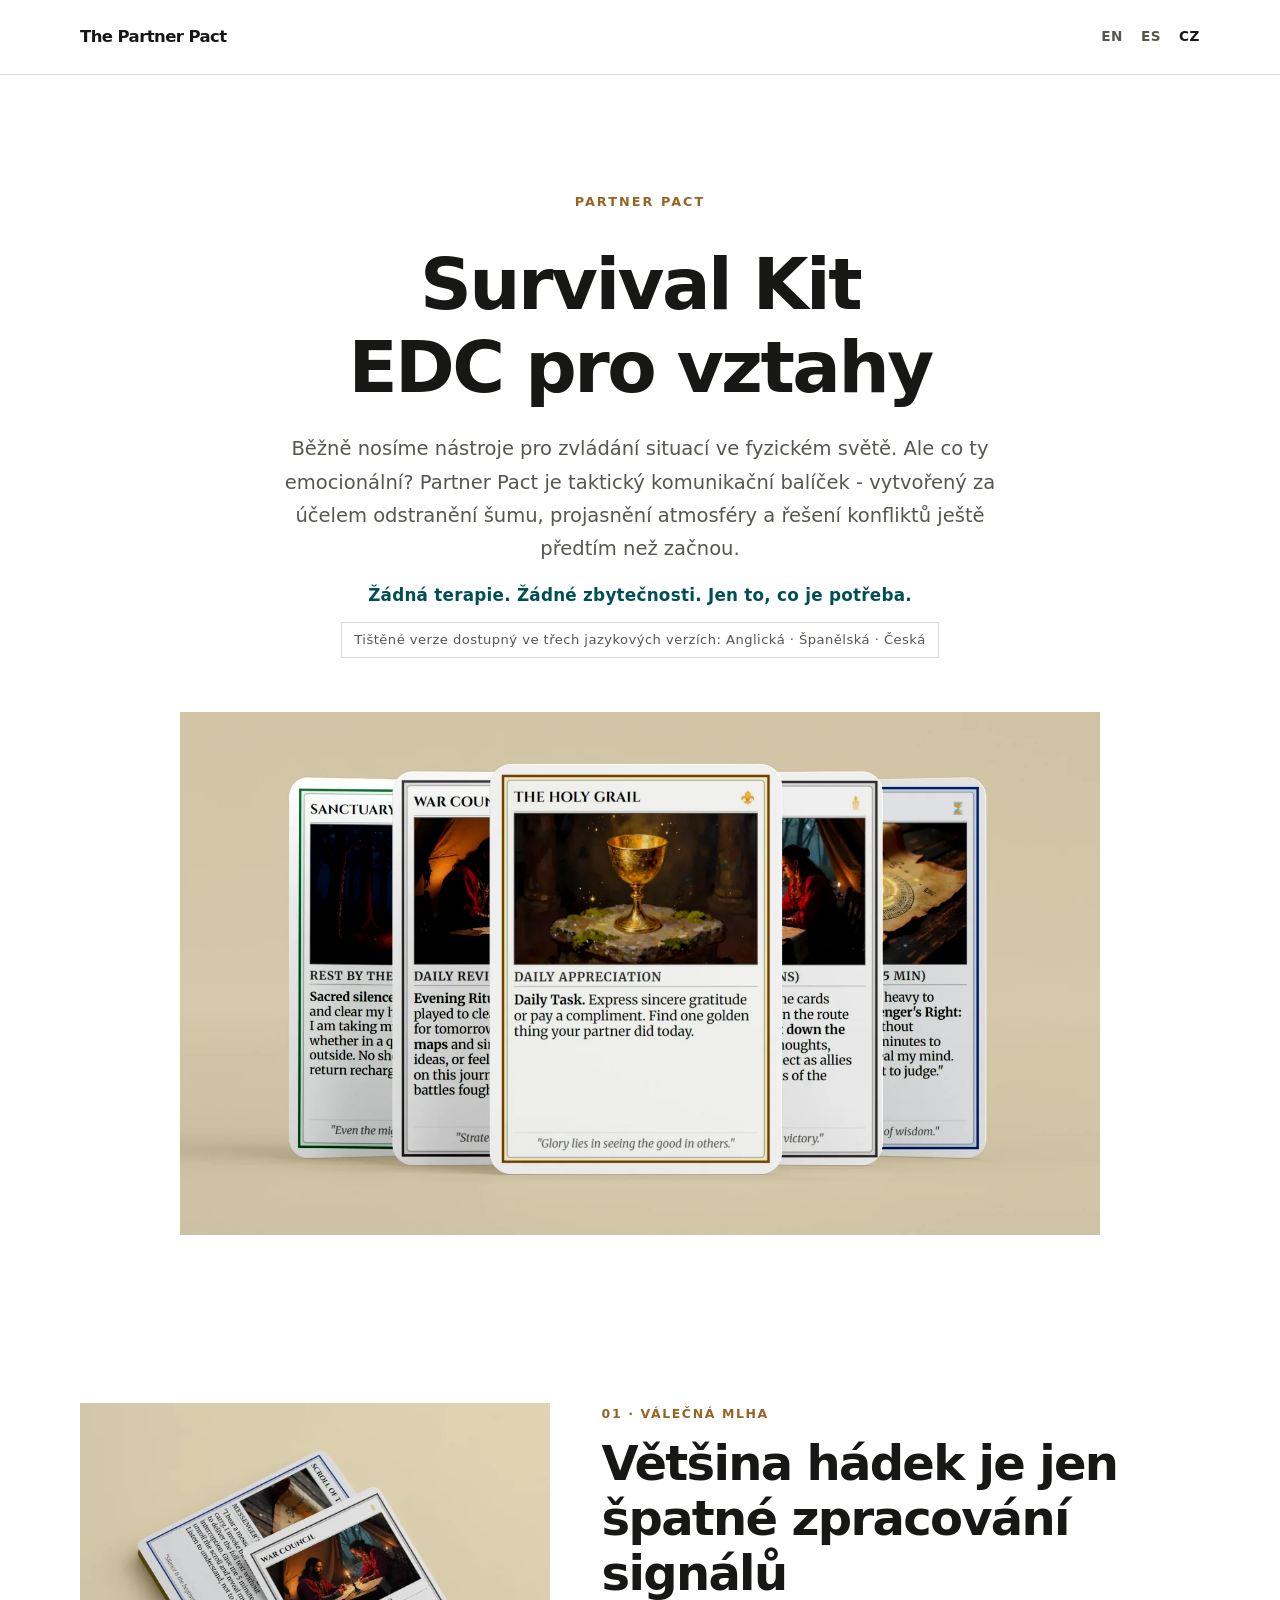
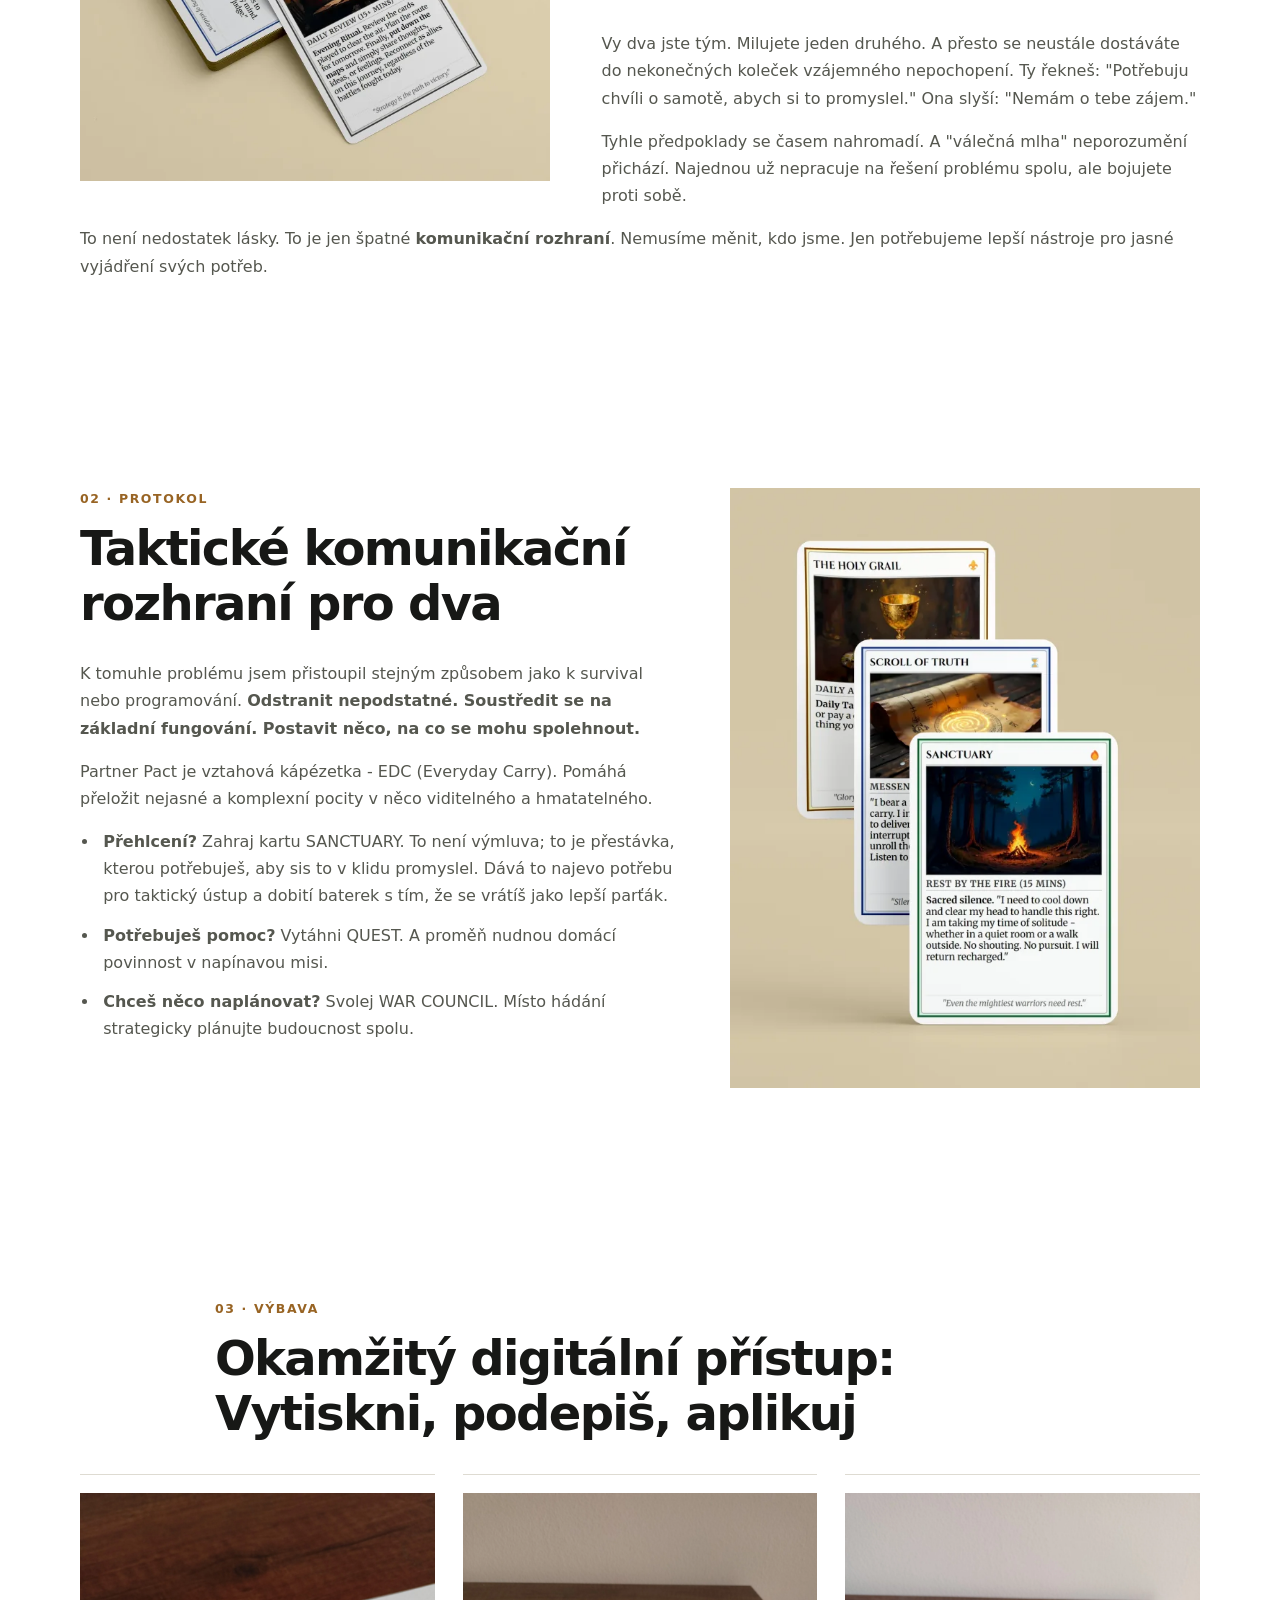
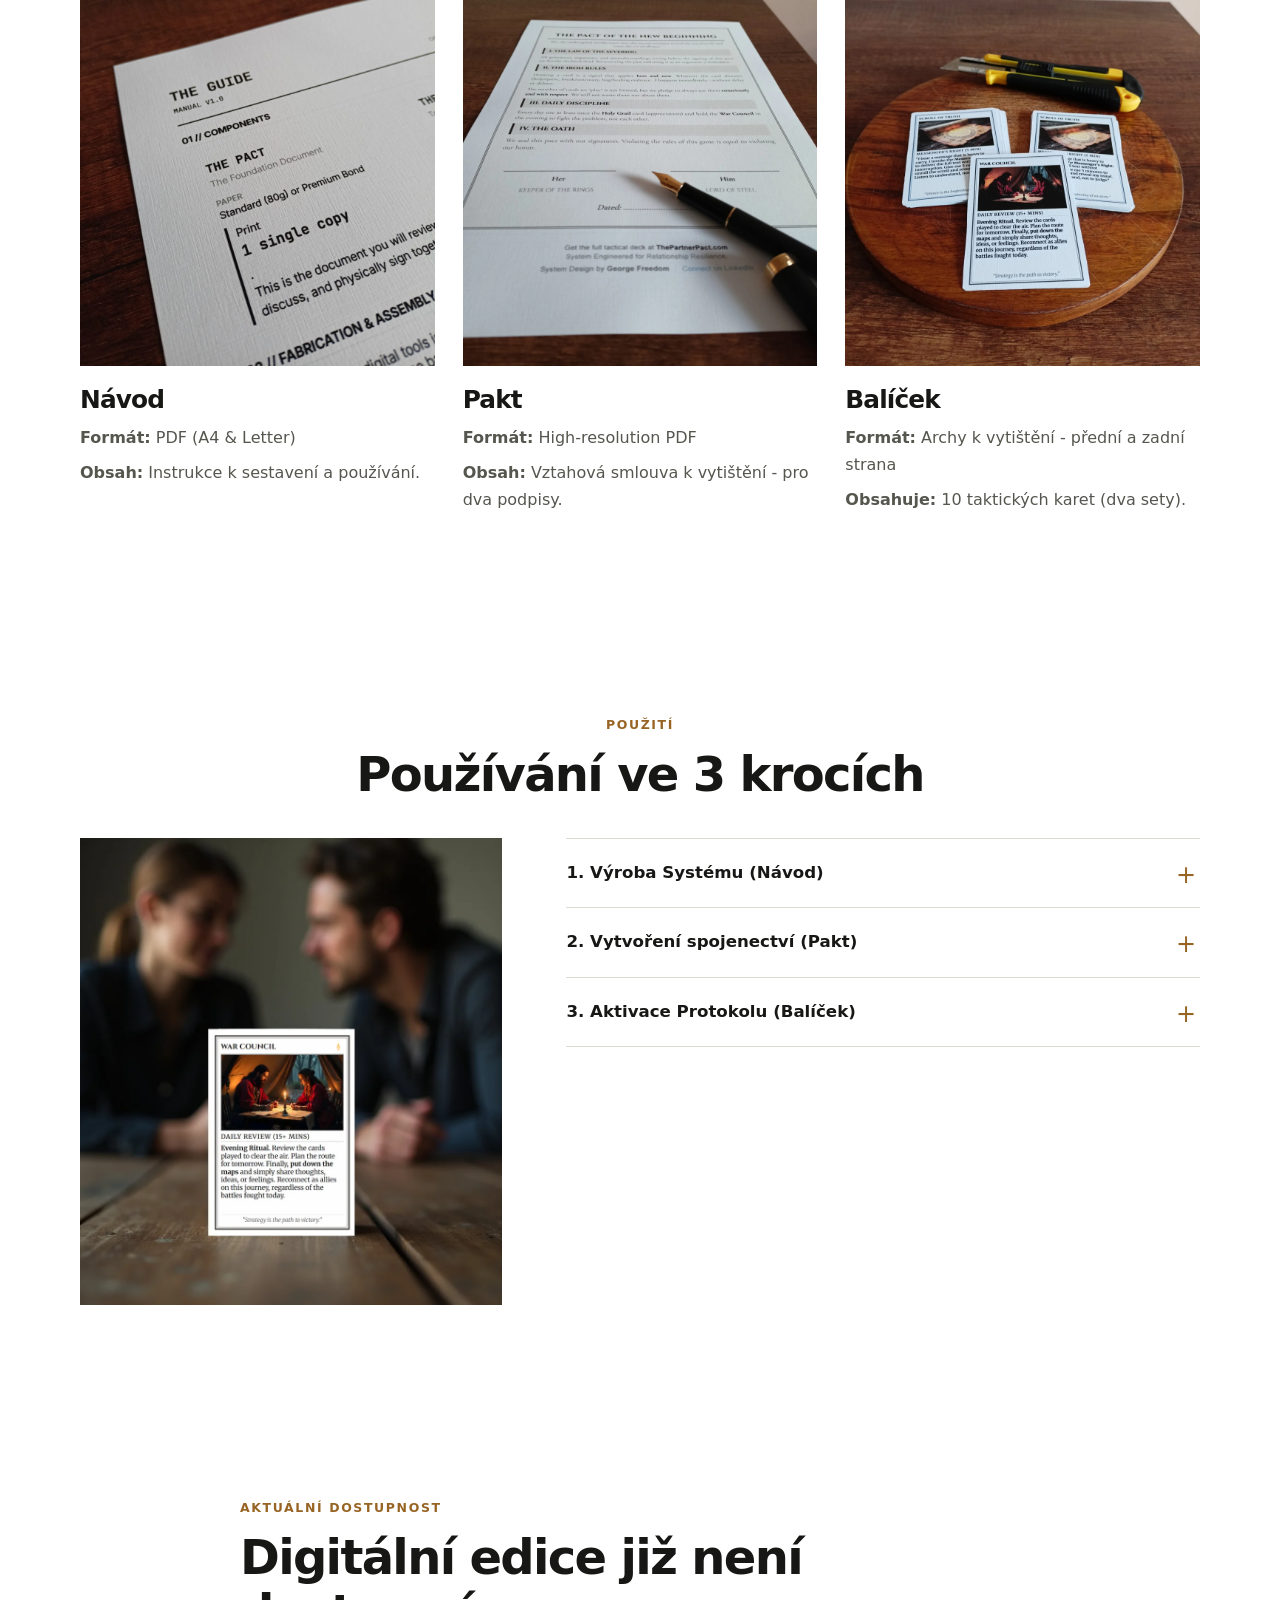
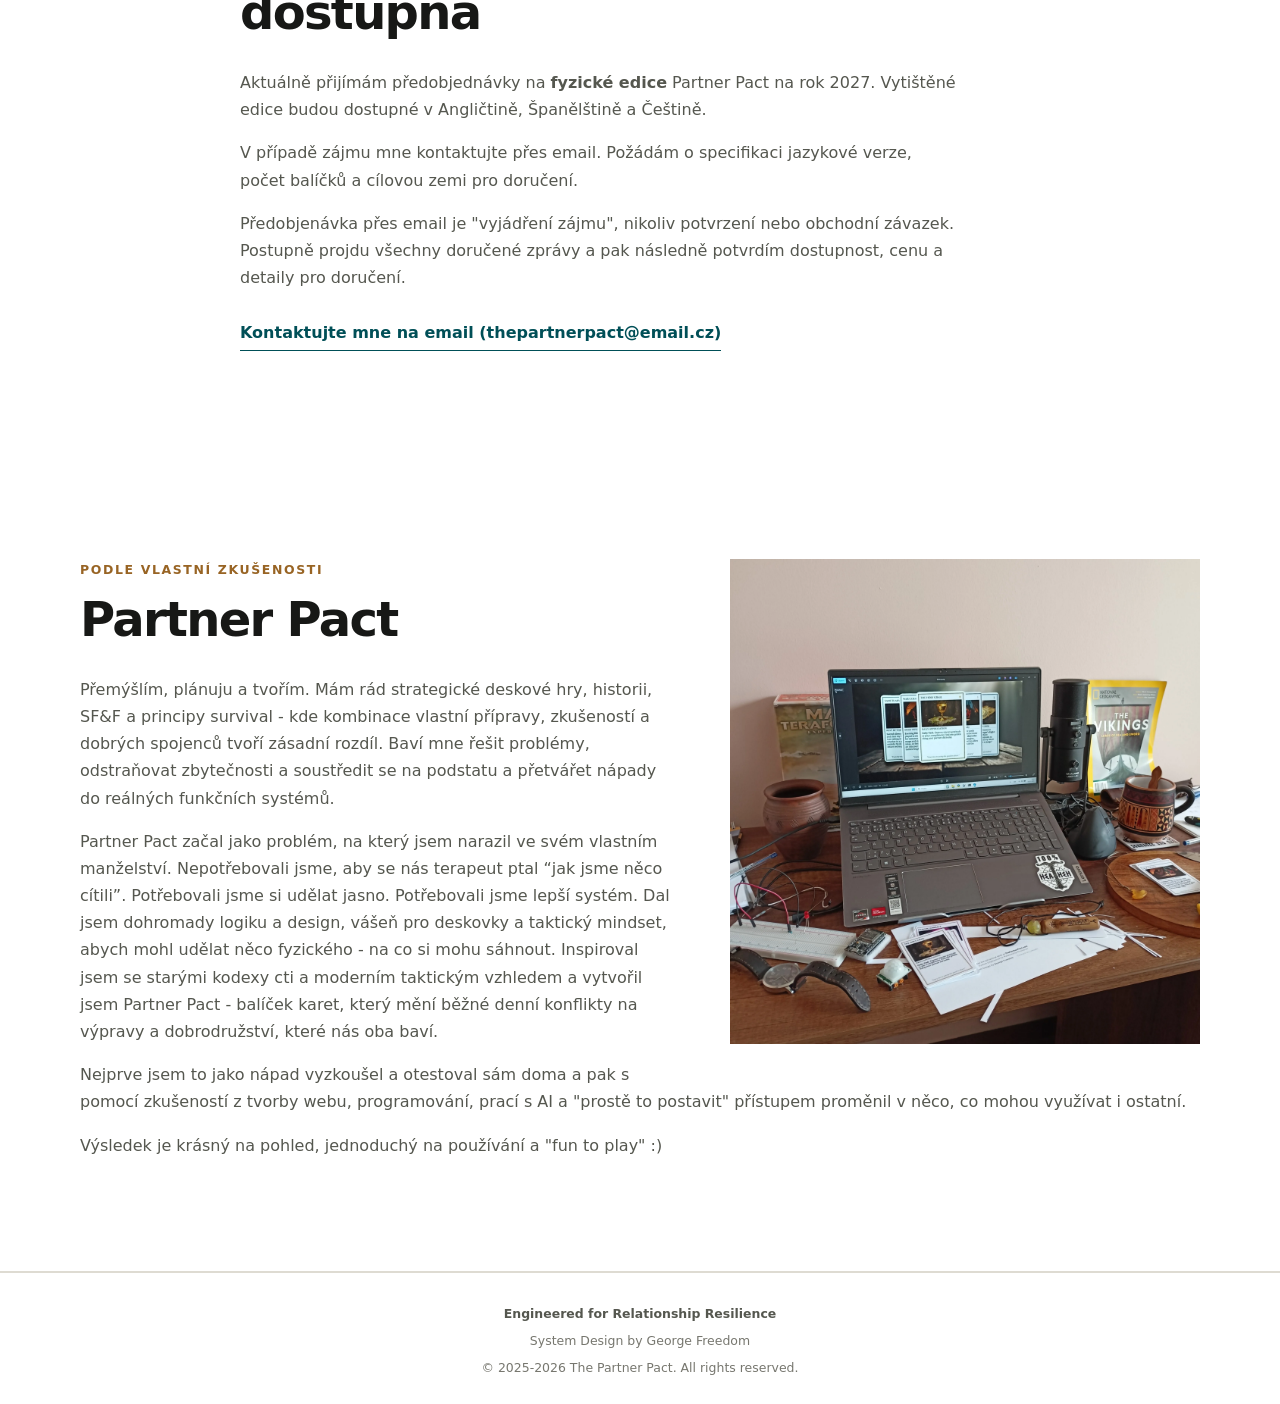
==== commit d960e540: "Add files via upload" ====
--- a/cz/index.html
+++ b/cz/index.html
@@ -30,7 +30,7 @@
     <!-- HERO -->
     <section class="hero">
       <div class="container">
-        <span class="eyebrow">Survival Kit</span>
+        <span class="eyebrow">Partner Pact</span>
         <h1>Survival Kit<br>EDC pro vztahy</h1>
         <p class="lead">Běžně nosíme nástroje pro zvládání situací ve fyzickém světě. Ale co ty emocionální? 
         Partner Pact je taktický komunikační balíček - vytvořený za účelem odstranění šumu, projasnění atmosféry 
--- a/assets/css/style.css
+++ b/assets/css/style.css
@@ -142,7 +142,7 @@
   display: inline-block;
   margin-bottom: 12px;
   color: var(--brown);
-  font-size: .76rem;
+  font-size: .8rem;
   font-weight: 700;
   letter-spacing: .16em;
   text-transform: uppercase;
